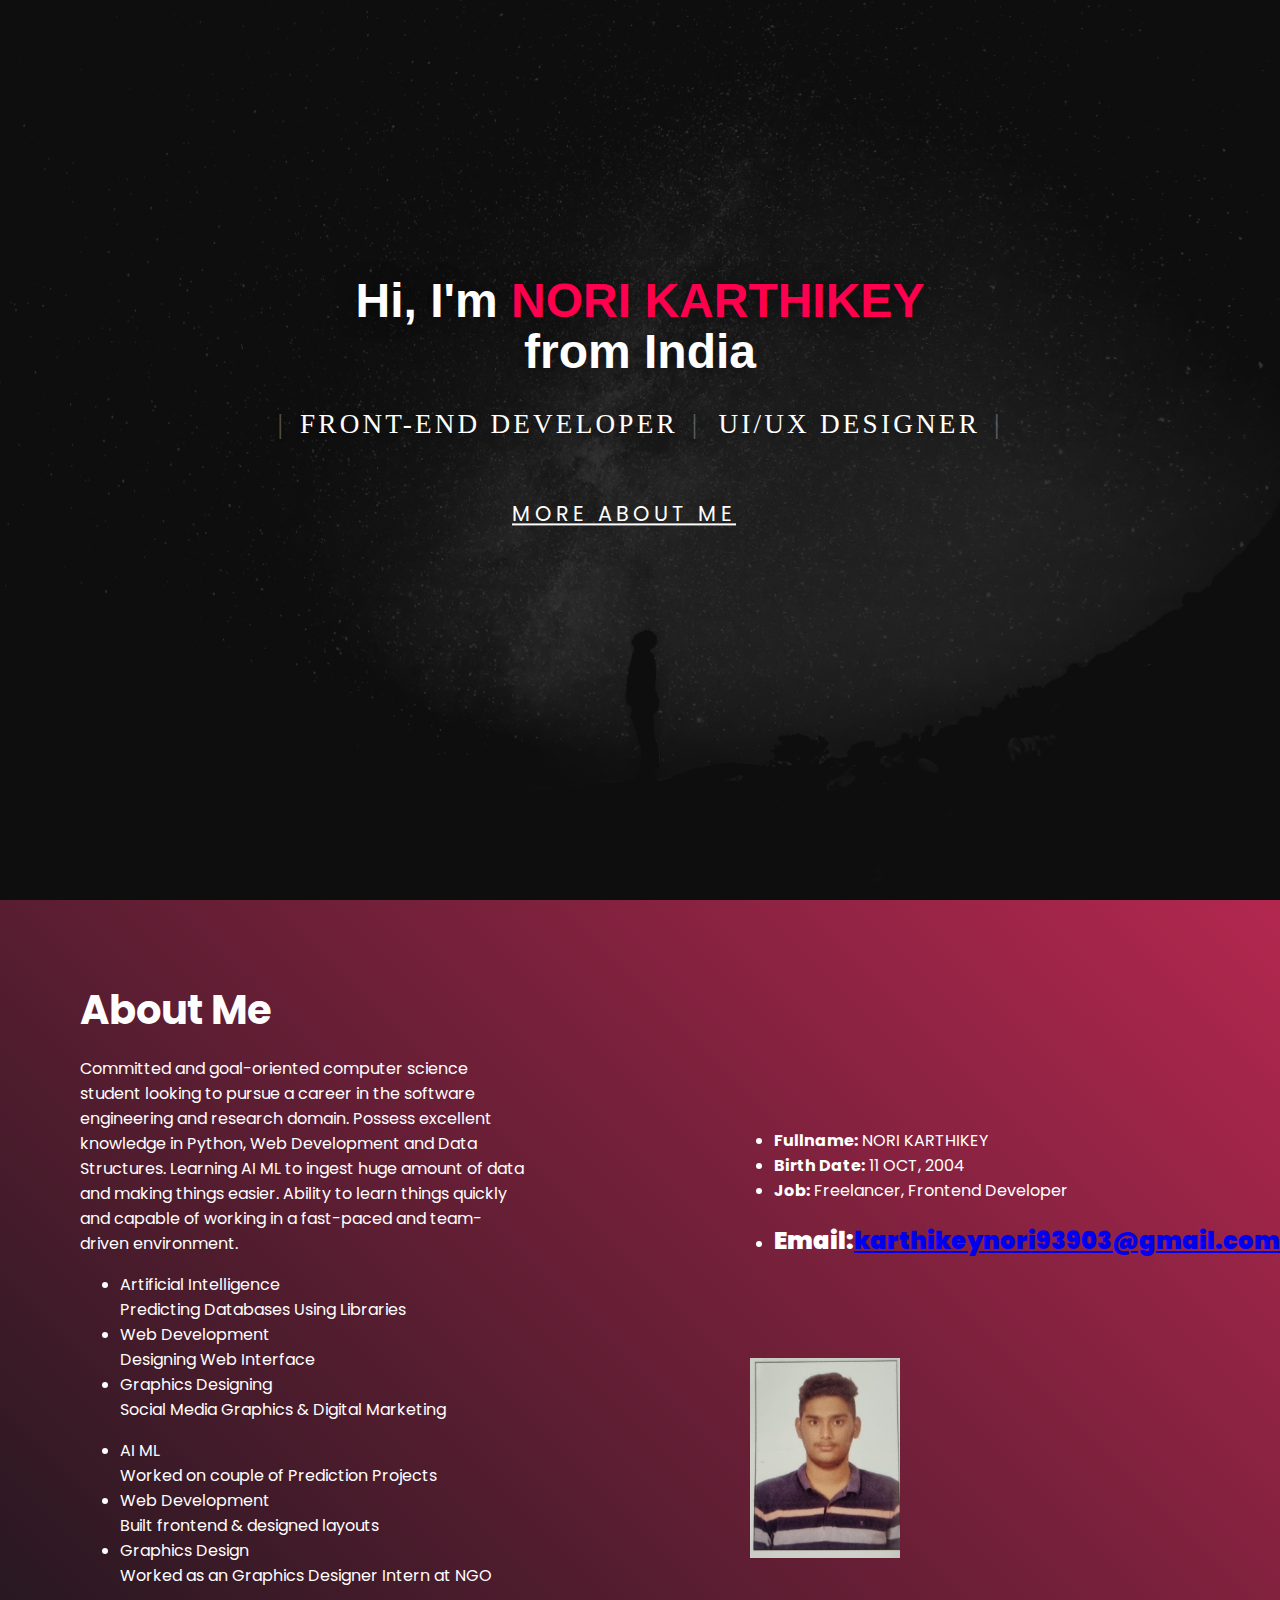
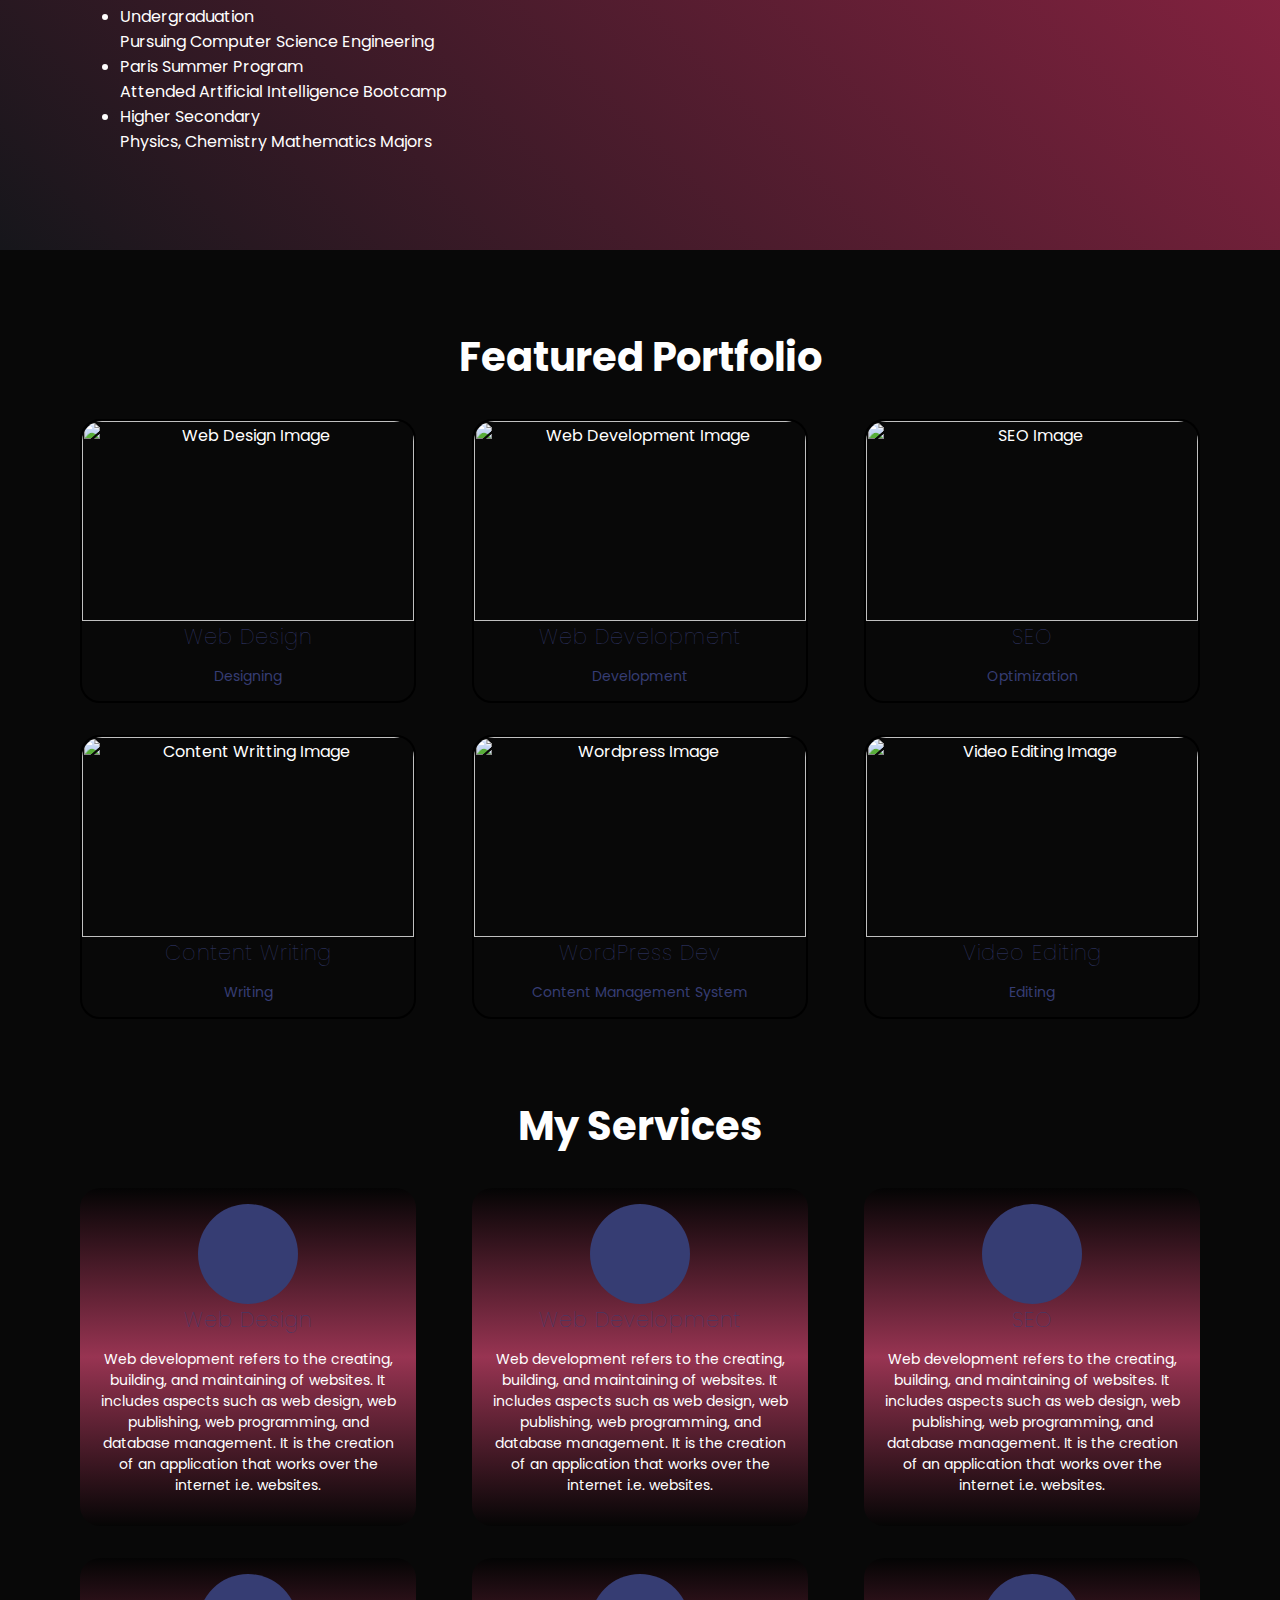
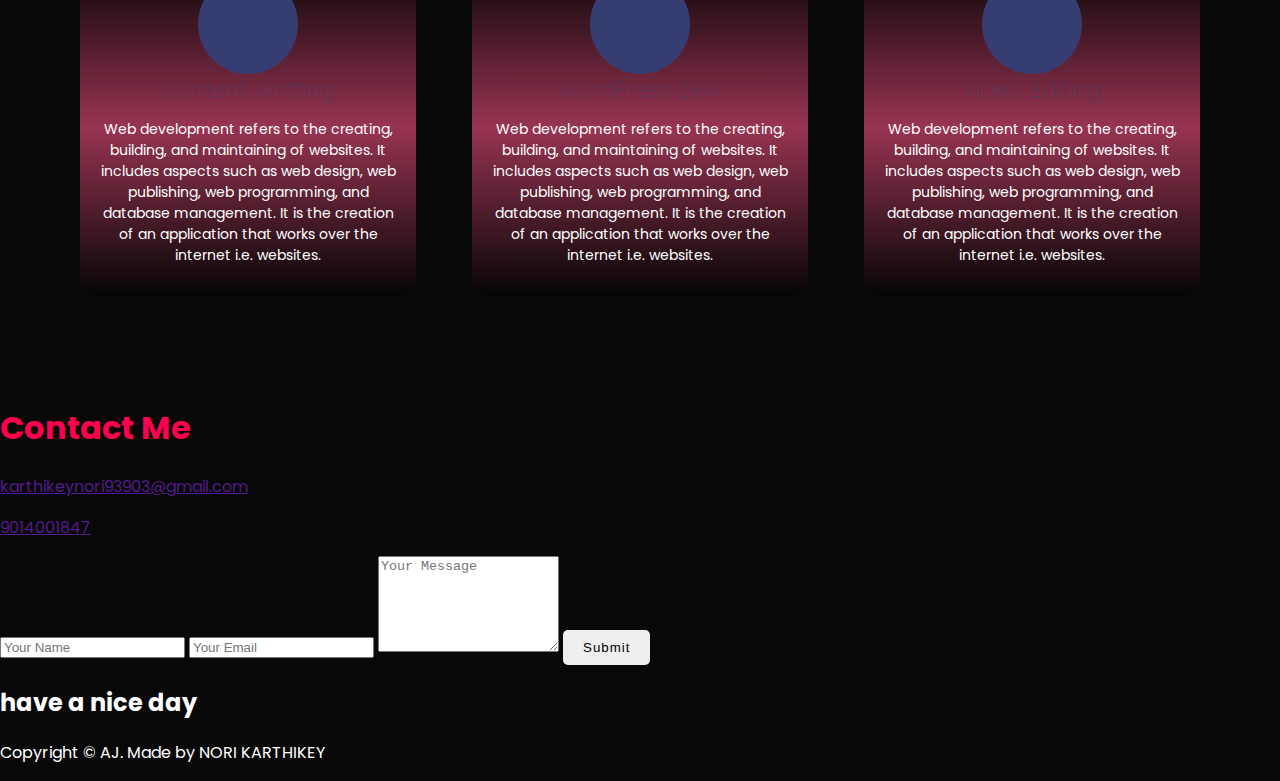
==== index.html @ 8f86b303 "Add files via upload- 22BCI0052" ====
<html>
    <head> 
        <meta charset="UTF-8"> 
        <meta name="viewport"
            content="width=device-width, initial-scale=1.0"> 
        <title>My Portfolio</title> 
        <link rel="stylesheet"
            href= 
    "https://cdnjs.cloudflare.com/ajax/libs/font-awesome/6.4.2/css/all.min.css"
            integrity= 
    "sha512-z3gLpd7yknf1YoNbCzqRKc4qyor8gaKU1qmn+CShxbuBusANI9QpRohGBreCFkKxLhei6S9CQXFEbbKuqLg0DA=="
                crossorigin="anonymous" referrerpolicy="no-referrer" /> 
        <link rel="stylesheet" href="style.css"> 
    </head> 
	
				</div> 
				<body id="top">
				   <header>   	
					   <div class="row">
							  <body> 
								<!-- Navbar -->
								<header class="header"> 
									<nav class="navbar"> 
										<div class="logo"> 
											
										</div> 
										<div class="hamburger" id="hamburger"> 
											<i class="fas fa-bars hamburger-icon"></i> 
											<i class="fas fa-times cross-icon"></i> 
										</div> 
										<div class="menu"> 
											<ul class="menu-list"> 
												<li class="menu-list-items"> 
													<a class="links" href="#home"> 
														Home 
													</a> 
												</li> 
												<li class="menu-list-items"> 
													<a class="links" href="#portfolio"> 
														Portfolio 
													</a> 
												</li> 
												<li class="menu-list-items"> 
													<a class="links" href="#about"> 
														About 
													</a> 
												</li> 
												<li class="menu-list-items"> 
													<a class="links" href="#services"> 
														Services 
													</a> 
												</li> 
												<li class="menu-list-items"> 
													<a class="links" href="#contact"> 
														Contact Me 
													</a> 
												</li> 
											</ul> 
										</div> 
									</nav> 
								</header> 
						   </div>  
						   
					   </div> 		
				   </header> 
				
				   <section id="intro">   
					 
					   <div class="intro-overlay"></div>	
				
					   <div class="intro-content">
						   <div class="row">
				
							   <div class="col-twelve">
				
								<h1 class="logo-heading"style="font-size: 3em";>Hi, I'm <span style="color: #ff004f;">NORI KARTHIKEY</span> <br>from India</h1> 
				
								   <p class="intro-position">
									   <span>Front-end Developer</span>
									   <span>UI/UX Designer</span> 
								   </p>
				
								   <a class="button stroke smoothscroll" href="#about" title="">More About Me</a>
				
							   </div>  
							   
						   </div>   		 		
					   </div> <!-- /intro-content --> 
				
					   <ul class="intro-social">        
						 <li><a href="#"><i class="fa fa-facebook"></i></a></li>
						 <li><a href="#"><i class="fa fa-behance"></i></a></li>
						 <li><a href="#"><i class="fa fa-twitter"></i></a></li>
						 <li><a href="#"><i class="fa fa-dribbble"></i></a></li>
						 <li><a href="#"><i class="fa fa-instagram"></i></a></li>
					  </ul> <!-- /intro-social -->      	
				
				   </section> 
				   <section id="about">  
				
					   <div class="row section-intro">
						   <div class="col-twelve">
								   
				
							   </div>   			
				
						   </div>   		
					   </div> <!-- /section-intro -->
						   <section id="about" class="about"> 
							<div class="about-text"> 
								<h1 class="my-heading">About Me</h1> 
								<p class="lead-para"> 
									<p>Committed and goal-oriented computer science student looking to
										pursue a career in the software engineering and research domain.
										Possess excellent knowledge in Python, Web Development and
										Data Structures. Learning AI ML to ingest huge amount of data and
										making things easier. Ability to learn things quickly and capable of
										working in a fast-paced and team-driven environment.
								
										</p>
									<div class="tab-contents active-tab" id="skills">
										<ul>
											<li><span>Artificial Intelligence</span><br>Predicting Databases Using Libraries</li>
											<li><span>Web Development</span><br>Designing Web Interface</li>
											<li><span>Graphics Designing</span><br>Social Media Graphics & Digital Marketing</li>
										</ul>
									</div>
									<div class="tab-contents" id="Experience">
										<ul>
											<li><span>AI ML</span><br>Worked on couple of Prediction Projects</li>
											<li><span>Web Development</span><br>Built frontend & designed layouts</li>
											<li><span>Graphics Design</span><br>Worked as an Graphics Designer Intern at NGO</li>
										</ul>
									</div>
									<div class="tab-contents" id="Education">
										<ul>
											<li><span>Undergraduation</span><br>Pursuing Computer Science Engineering</li>
											<li><span>Paris Summer Program</span><br>Attended Artificial Intelligence Bootcamp</li>
											<li><span>Higher Secondary</span><br>Physics, Chemistry Mathematics Majors</li>
										</ul>
									</div>
								</p> 
							</div> 
							<div class="row about-content">
				
								<div class="col-six tab-full">
									<ul class="info-list">
										<li>
											<strong>Fullname:</strong>
											<span>NORI KARTHIKEY</span>
										</li>
										<li>
											<strong>Birth Date:</strong>
											<span>11 OCT, 2004</span>
										</li>
										<li>
											<strong>Job:</strong>
											<span>Freelancer, Frontend Developer</span>
										</li>
									   
										<li>
											<strong><h2>Email:<i class="fas fa-paper-plane"></i><vlink><a href="mailto:karthikeynori93903@gmail.com">karthikeynori93903@gmail.com</a></strong></h2><span></span>
										</li>
											<style>
												background color
											</style>
									</ul> <!-- /info-list -->
					 
								</div>
							<div class="about-image"> 
								<img src="images/profile-pic.jpg" alt="Profile Picture"style="width:150px;height:200px;">
							</div> 
						</section> 

	<!-- Portfolio Section -->
	<section class="portfolio" id="portfolio"> 
		<div class="portfolio-heading"> 
			<h1 class="my-heading text-center">Featured Portfolio</h1> 
		</div> 
		<div class="portfolio-content"> 
			<div class="my-row"> 
				<div class="my-col"> 
					<div class="my-card port-card"> 
						<div class="image"> 
							<img src="./Images/designImage2.avif.jpg"
								alt="Web Design Image"> 
						</div> 
						<h3 class="greet-heading blue-text">Web Design</h3> 
						<p class="small-para blue-text">Designing</p> 
					</div> 
				</div> 
				<div class="my-col"> 
					<div class="my-card port-card"> 
						<div class="image"> 
							<img src="./Images/webDevelopment2.avif.jpg"
								alt="Web Development Image"> 
						</div> 
						<h3 class="greet-heading blue-text"> 
							Web Development 
						</h3> 
						<p class="small-para blue-text">Development</p> 
					</div> 
				</div> 
				<div class="my-col"> 
					<div class="my-card port-card"> 
						<div class="image"> 
							<img src="./Images/SEOImage2.avif.jpg" alt="SEO Image"> 
						</div> 
						<h3 class="greet-heading blue-text">SEO</h3> 
						<p class="small-para blue-text">Optimization</p> 
					</div> 
				</div> 
			</div> 
			<div class="my-row"> 
				<div class="my-col"> 
					<div class="my-card port-card"> 
						<div class="image"> 
							<img src="./Images/contentImage2.avif.jpg"
								alt="Content Writting Image"> 
						</div> 
						<h3 class="greet-heading blue-text"> 
							Content Writing 
						</h3> 
						<p class="small-para blue-text">Writing</p> 
					</div> 
				</div> 
				<div class="my-col"> 
					<div class="my-card port-card"> 
						<div class="image"> 
							<img src="./Images/wordpressImage2.avif.jpg"
								alt="Wordpress Image"> 
						</div> 
						<h3 class="greet-heading blue-text"> 
							WordPress Dev 
						</h3> 
						<p class="small-para blue-text"> 
							Content Management System 
						</p> 
					</div> 
				</div> 
				<div class="my-col"> 
					<div class="my-card port-card"> 
						<div class="image"> 
							<img src="./Images/videoEditing2.avif.jpg"
								alt="Video Editing Image"> 
						</div> 
						<h3 class="greet-heading blue-text"> 
							Video Editing 
						</h3> 
						<p class="small-para blue-text">Editing</p> 
					</div> 
				</div> 
			</div> 
		</div> 
	</section> 
	<!-- Services Section -->
	<section class="services" id="services"> 
		<div class="services-heading"> 
			<h1 class="my-heading text-center">My Services</h1> 
		</div> 
		<div class="services-content"> 
			<div class="my-row"> 
				<div class="my-col"> 
					<div class="my-card"> 
						<div class="icon"> 
							<i class="fas fa-paint-brush"></i> 
						</div> 
						<h3 class="greet-heading blue-text">Web Design</h3> 
						<p class="small-para"> 
							Web development refers to the creating, 
							building, and maintaining 
							of websites. It includes aspects such as 
							web design, web publishing, 
							web programming, and database management. 
							It is the creation of an 
							application that works over the internet 
							i.e. websites. 
						</p> 
						
					</div> 
				</div> 
				<div class="my-col"> 
					<div class="my-card"> 
						<div class="icon"> 
							<i class="fa-solid fa-code"></i> 
						</div> 
						<h3 class="greet-heading blue-text"> 
							Web Development 
						</h3> 
						<p class="small-para"> 
							Web development refers to the creating, 
							building, and maintaining 
							of websites. It includes aspects such as 
							web design, web publishing, 
							web programming, and database management. 
							It is the creation of an 
							application that works over the internet 
							i.e. websites. 
						</p> 
						
					</div> 
				</div> 
				<div class="my-col"> 
					<div class="my-card"> 
						<div class="icon"> 
							<i class="fas fa-chart-line"></i> 
						</div> 
						<h3 class="greet-heading blue-text">SEO</h3> 
						<p class="small-para"> 
							Web development refers to the creating, 
							building, and maintaining 
							of websites. It includes aspects such as 
							web design, web publishing, 
							web programming, and database management. 
							It is the creation of an 
							application that works over the internet 
							i.e. websites. 
						</p> 
						
					</div> 
				</div> 
			</div> 
			<div class="my-row"> 
				<div class="my-col"> 
					<div class="my-card"> 
						<div class="icon"> 
							<i class="fas fa-quote-left"></i> 
						</div> 
						<h3 class="greet-heading blue-text"> 
							Content Writting 
						</h3> 
						<p class="small-para"> 
							Web development refers to the creating, 
							building, and maintaining of websites. 
							It includes aspects such as web design, 
							web publishing, web programming, and 
							database management. It is the creation 
							of an application that works over the 
							internet i.e. websites. 
						</p> 
 
					</div> 
				</div> 
				<div class="my-col"> 
					<div class="my-card"> 
						<div class="icon"> 
							<i class="fab fa-wordpress-simple"></i> 
						</div> 
						<h3 class="greet-heading blue-text"> 
							WordPress Dev 
						</h3> 

						<p class="small-para"> 
							Web development refers to the creating, 
							building, and maintaining 
							of websites. It includes aspects such as 
							web design, web publishing, 
							web programming, and database management. 
							It is the creation of an 
							application that works over the internet 
							i.e. websites. 
						</p> 
					</div> 
				</div> 
				<div class="my-col"> 
					<div class="my-card"> 
						<div class="icon"> 
							<i class="fas fa-video"></i> 
						</div> 
						<h3 class="greet-heading blue-text"> 
							Video Editing 
						</h3> 

						<p class="small-para"> 
							Web development refers to the creating, 
							building, and maintaining 
							of websites. It includes aspects such as 
							web design, web publishing, 
							web programming, and database management. 
							It is the creation of an 
							application that works over the internet 
							i.e. websites. 
						</p> 
					</div> 
				</div> 
			</div> 
		</div> 
	</section> 
   

    <div id="contact">
        <div class="container">
            <div class="row">
                <div class="contact-left">
                    <h1 class="sub-title"><span style="color: #ff004f;">Contact Me</span></h1>
                    <p

><i class="fas fa-paper-plane"></i><vlink><a href mailto:"karthikeynori93903@gmail.com";>karthikeynori93903@gmail.com</a></p>
                    <p> <i class="fas fa-phone-square-alt"></i><vlink><a href>9014001847</a></p>
					<p> <i class="fas fa-github-square-alt"></i><vlink><a href></a></p>
					<p> <i class="fas fa-linkedin-square-alt"></i><vlink><a href></a></p>
                    <div class="social-icons">
                        
                    </div>
                </div>
                <div class="contact-right">
                    <form name="submit-to-google-sheet">
                        <input type="text" name="Name" placeholder="Your Name" required>
                        <input type="email" name="email" placeholder="Your Email" required>
                        <textarea name="Message" rows="6" placeholder="Your Message"></textarea>
                        <button type="submit" class="btn btn2">Submit</button>
			<h2>have a nice day</h2>
			
                    </form>
                </div>
            </div>
        </div>
		<footer>
			<div class="copyright">
				<p>Copyright © AJ. Made by NORI KARTHIKEY</p>
			</div>
	</footer>
    </div>


<body style="background: #080808; color: #fff; font-family: 'Poppins', sans-serif; box-sizing: border-box;">
</body>
</html>
---- style.css ----
/* Styles defined for the desktop or the bigger screen devices*/
@import url('https://fonts.googleapis.com/css2?family=Poppins&display=swap'); 

body { 
	margin: 0; 
	padding: 0; 
	box-sizing: border-box; 
	font-family: 'Poppins', sans-serif; 
} 

/* Header Navbar Styles */
.navbar { 
	display: flex; 
	align-items: center; 
	justify-content: space-between; 
	position: fixed; 
	top: 0; 
	width: 100%; 
	background-image: linear-gradient(90deg, #000000, #b02153, #000000); 
	background-color: transparent; 
} 

.logo { 
	padding: 0 5rem; 
} 

.logo .logo-heading { 
	color: #fff; 
} 

.menu { 
	padding: 0 5rem; 
} 

.hamburger { 
	display: none; 
	color: #fff; 
	font-size: 25px; 
} 

.cross-icon { 
	display: none; 
} 

.menu .menu-list { 
	display: flex; 
	list-style: none; 
} 

.menu-list .menu-list-items { 
	padding: 0.5rem 1rem; 
} 

@media screen and (min-width: 856px) and (max-width: 1024px) { 
	.menu-list .menu-list-items { 
		padding: 0.5rem 0.3rem; 
	} 
} 

/* Main Hero Section Styles */
.hero { 
	background-image: url('intro-bg.jpg'); 
	background-repeat: no-repeat; 
	background-size: 100% 100%; 
	width: 100%; 
	height: 100vh; 
	display: flex; 
	align-items: center; 
	justify-content: start; 
	margin: 4.8rem 0; 
} 

.hero .intro { 
	text-align: center; 
	margin: 0 5rem; 
} 

.hero .intro-buttons { 
	margin: 2rem 0; 
	display: flex; 
	align-items: center; 
	justify-content: space-evenly; 
} 

/* About section styles */
.about { 
	display: flex; 
	align-items: center; 
	background-image: linear-gradient(45deg, #16161b, #b3274f); 
	justify-content: space-between; 
	width: 100%; 
} 

.about .about-text { 
	width: 450px; 
	color: #fffefe; 
	padding: 5rem 1rem 5rem 5rem; 
} 

.about .about-image img { 
	height: 400px; 
	width: 450px; 
	padding: 5rem 5rem 5rem 1rem; 
} 

/* Portfolio section styles */
.portfolio { 
	margin: 4.8rem 0; 
	padding: 0 5rem; 
} 

.port-card { 
	padding: 0 !important; 
	background: none !important; 
	border: 2px solid #000; 
} 

.port-card .image { 
	width: 100%; 
} 

.port-card .image img { 
	height: 200px; 
	width: 100%; 
	border-top-right-radius: 20px; 
	border-top-left-radius: 20px; 
} 

/* Services section styles */
.services { 
	display: flex; 
	align-items: center; 
	justify-content: center; 
	flex-direction: column; 
	margin: 4.8rem 0; 
	padding: 0 5rem; 
} 

.my-row { 
	display: flex; 
	align-items: center; 
	justify-content: space-between; 
	margin: 2rem 0; 
} 

.my-row .my-col { 
	text-align: center; 
	width: 30%; 
} 

.my-card { 
	text-align: center; 
	display: flex; 
	flex-direction: column; 
	align-items: center; 
	justify-content: center; 
	border-radius: 20px; 
	background-image: linear-gradient(#040404, #983452, #050505); 
	padding: 1rem; 
} 

.icon { 
	height: 100px; 
	width: 100px; 
	border-radius: 50%; 
	background-color: #363D73; 
	display: flex; 
	align-items: center; 
	justify-content: center; 
} 

.icon svg { 
	font-size: 30px; 
	color: #fff; 
} 

/* Contact section styles */
.contact { 
	padding: 0 5rem; 
} 

.contact-content { 
	display: flex; 
	margin: 3rem 0; 
	justify-content: space-between; 
} 

.contact-form-container { 
	width: 50%; 
} 

.contact-form { 
	display: flex; 
	flex-direction: column; 
} 

.contact-form .form-controls { 
	width: 80%; 
	padding: 10px 0; 
	margin: 1.67rem 0; 
} 

.contact-form .form-btn { 
	width: 83%; 
} 

.contact-details { 
	width: 50%; 
} 

/* Footer Styles */
.footer { 
	background-color: #000; 
	color: #fff; 
	padding: 2rem; 
} 

.footer-list-items { 
	display: flex; 
	align-items: center; 
	justify-content: center; 
	height: 50px; 
	width: 50px; 
	margin: 1rem 1rem 0 1rem; 
	border-radius: 50%; 
	background-color: #53C8B6; 
} 

.footer-links { 
	font-size: 24px; 
	color: #fff; 
	text-decoration: none; 
} 

.social-links { 
	display: flex; 
	align-items: center; 
	justify-content: center; 
} 

.footer-menu { 
	padding: 0 5rem; 
} 

.footer-menu .footer-menu-list { 
	display: flex; 
	list-style: none; 
} 

/* utility classes */
.greet-heading { 
	font-size: 1.3rem; 
	font-weight: lighter; 
	margin: 0; 
	letter-spacing: 1px; 
} 

.my-heading { 
	font-size: 2.5rem; 
	margin: 0; 
} 

.sub-heading { 
	margin: 0; 
	font-size: 0.8rem; 
	color: #ccc; 
	font-weight: lighter; 
} 

.links:hover { 
	border-bottom: 2px solid #fff; 
} 

.links { 
	border-bottom: 2px solid transparent; 
	transition: all 0.25s; 
	padding: 5px; 
	text-decoration: none; 
	color: #fff; 
} 

.btn { 
	padding: 10px 20px; 
	border-radius: 5px; 
	cursor: pointer; 
	letter-spacing: 1px; 
	border: none; 
} 

.common-btn { 
	background-color: #35A99C; 
	color: #fff; 
	border: 2px solid #35A99C; 
	transition: all 0.25s; 
} 

.common-btn:hover { 
	background-color: #fff; 
	color: #35A99C; 
	border: 2px solid #35A99C; 
	outline: none; 
} 

.ghost-btn { 
	background-color: #fff; 
	color: #35A99C; 
	border: 2px solid #35A99C; 
	outline: none; 
} 

.ghost-btn:hover { 
	background-color: #35A99C; 
	color: #fff; 
	transition: all 0.25s; 
	border: 2px solid #35A99C; 
} 

.heading-span { 
	font-weight: bolder; 
} 

.text-center { 
	text-align: center; 
} 

.small-para { 
	font-size: 14px; 
	color: #fff; 
} 

.white-text { 
	color: #fff; 
} 

.blue-text { 
	color: #363D73; 
}
#intro {
	background: #151515 url(../images/intro-bg.jpg) no-repeat center bottom;
	-webkit-background-size: cover;
	-moz-background-size: cover;
	background-size: cover;
	background-attachment: fixed;
	width: 100%;
	height: 100%;
	min-height: 720px;
	display: table;
	position: relative;
	text-align: center;
}
.intro-overlay {
	position: absolute;
	top: 0;
	left: 0;
	width: 100%;
	height: 100%;
	background: #111111;
	opacity: .85;
}

.intro-content {
	display: table-cell;
	vertical-align: middle;
	text-align: center;
	-webkit-transform: translateY(-2.1rem);
	-ms-transform: translateY(-2.1rem);
	transform: translateY(-2.1rem);
}
.intro-content h1 {
	color: #FFFFFF;
	font-family: "poppins-medium", sans-serif;
	font-size: 8.4rem;
	line-height: 1.071;
	max-width: 900px;
	margin-top: 0;
	margin-bottom: .6rem;
	margin-left: auto;
	margin-right: auto;
	text-shadow: 0 0 20px rgba(0, 0, 0, 0.5);
}
.intro-content h5 {
	color: #cc005f;
	font-family: "poppins-bold", sans-serif;
	font-size: 2.3rem;
	line-height: 1.565;
	margin-bottom: 0;
	text-transform: uppercase;
	letter-spacing: .3rem;
	text-shadow: 0 0 6px rgba(0, 0, 0, 0.2);
}
.intro-content .intro-position {
	font-family: "lora-regular", serif;
	font-size: 1.7rem;
	line-height: 2.4rem;
	text-transform: uppercase;
	letter-spacing: .2rem;
	color: #FFFFFF;
	text-shadow: 0 0 6px rgba(0, 0, 0, 0.2);
}
.intro-content .intro-position span {
	display: inline-block;
}
.intro-content .intro-position span::after {
	content: "|";
	text-align: center;
	display: inline-block;
	padding: 0 8px 0 14px;
	color: rgba(255, 255, 255, 0.3);
}
.intro-content .intro-position span:first-child::before {
	content: "|";
	text-align: center;
	display: inline-block;
	padding: 0 14px 0 8px;
	color: rgba(255, 255, 255, 0.3);
}
.intro-content .button {
	color: #FFFFFF !important;
	border-color: rgba(255, 255, 255, 0.3);
	height: 6rem !important;
	line-height: 5.4rem !important;
	padding: 0 3.5rem 0 3rem !important;
	margin-top: .6rem;
	font-size: 1.3rem;
	text-transform: uppercase;
	letter-spacing: .25rem;
}
.intro-content .button:hover, .intro-content .button:focus {
	border-color: #cc005f;
}
.intro-content .button::after {
	display: inline-block;
	content: "\f107";
	font-family: fontAwesome;
	font-size: 1.6rem;
	line-height: inherit;
	text-align: center;
	position: relative;
	left: 1.2rem;
}

.intro-social {
	display: block;
	position: absolute;
	width: 100%;
	left: 0;
	bottom: 7.2rem;
	font-size: 3.3rem;
	margin: 0;
	padding: 0;
}
.intro-social li {
	display: inline-block;
	margin: 0 20px;
	padding: 0;
}
.intro-social li a, .intro-social li a:visited {
	color: #FFFFFF;
}
.intro-social li a:hover, .intro-social li a:focus {
	color: #cc005f;
}

@media only screen and (max-width:1024px) {
	.intro-content h1 {
		font-size: 7.6rem;
	}
	.intro-social {
		font-size: 3rem;
	}
	.intro-social li {
		margin: 0 15px;
	}
}
@media only screen and (max-width:768px) {
	#intro {
		min-height: 660px;
	}
	.intro-content h1 {
		font-size: 5.2rem;
	}
	.intro-content h5 {
		font-size: 1.8rem;
	}
	.intro-content .intro-position {
		font-size: 1.3rem;
	}
	.intro-social {
		font-size: 2.5rem;
	}
	.intro-social li {
		margin: 0 10px;
	}
}
@media only screen and (max-width:600px) {
	#intro {
		min-height: 600px;
	}
	.intro-content h1 {
		font-size: 4.6rem;
		margin-bottom: .6rem;
	}
	.intro-content h5 {
		font-size: 1.5rem;
		margin-bottom: .3rem;
		letter-spacing: .2rem;
	}
	.intro-content .intro-position {
		font-size: 1.2rem;
	}
	.intro-content .intro-position span {
		padding: 0 .6rem;
	}
	.intro-content .intro-position span::before, .intro-content .intro-position span::after {
		display: none !important;
	}
	.intro-social {
		font-size: 2.4rem;
	}
}
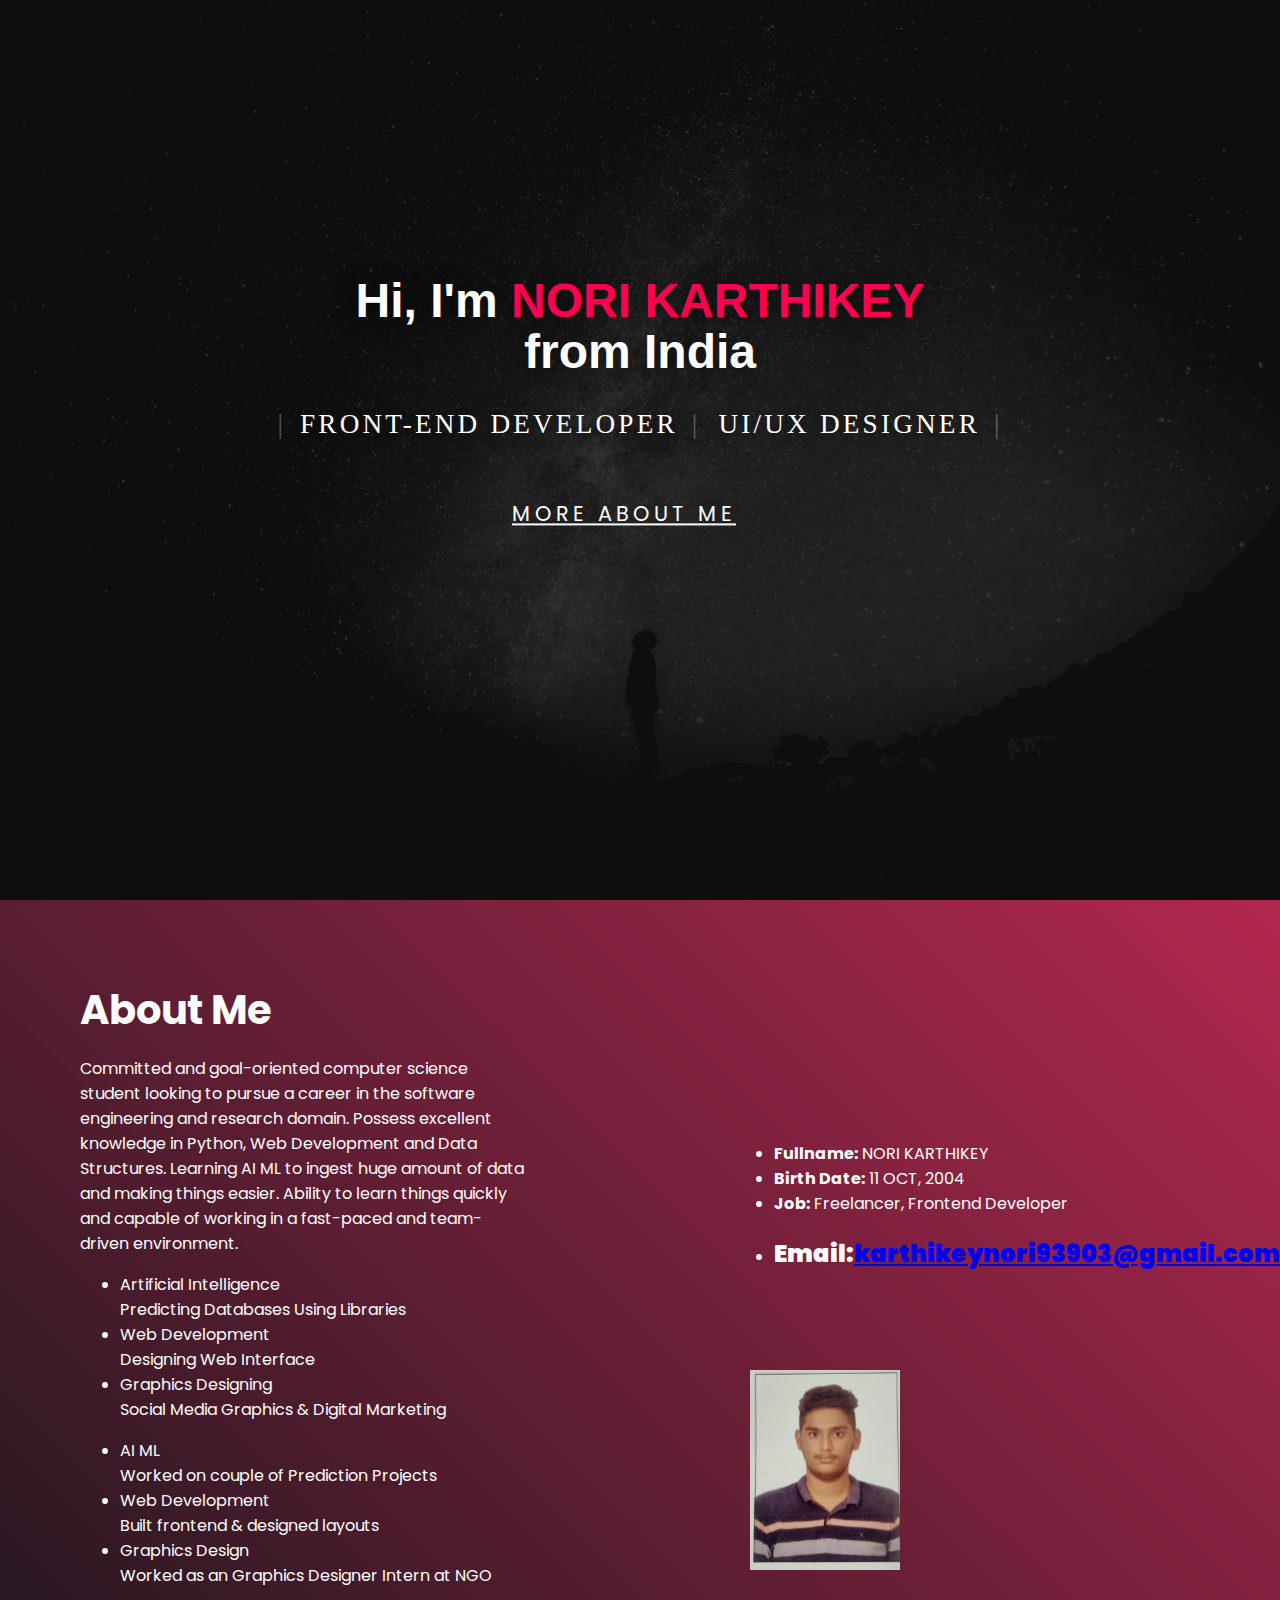
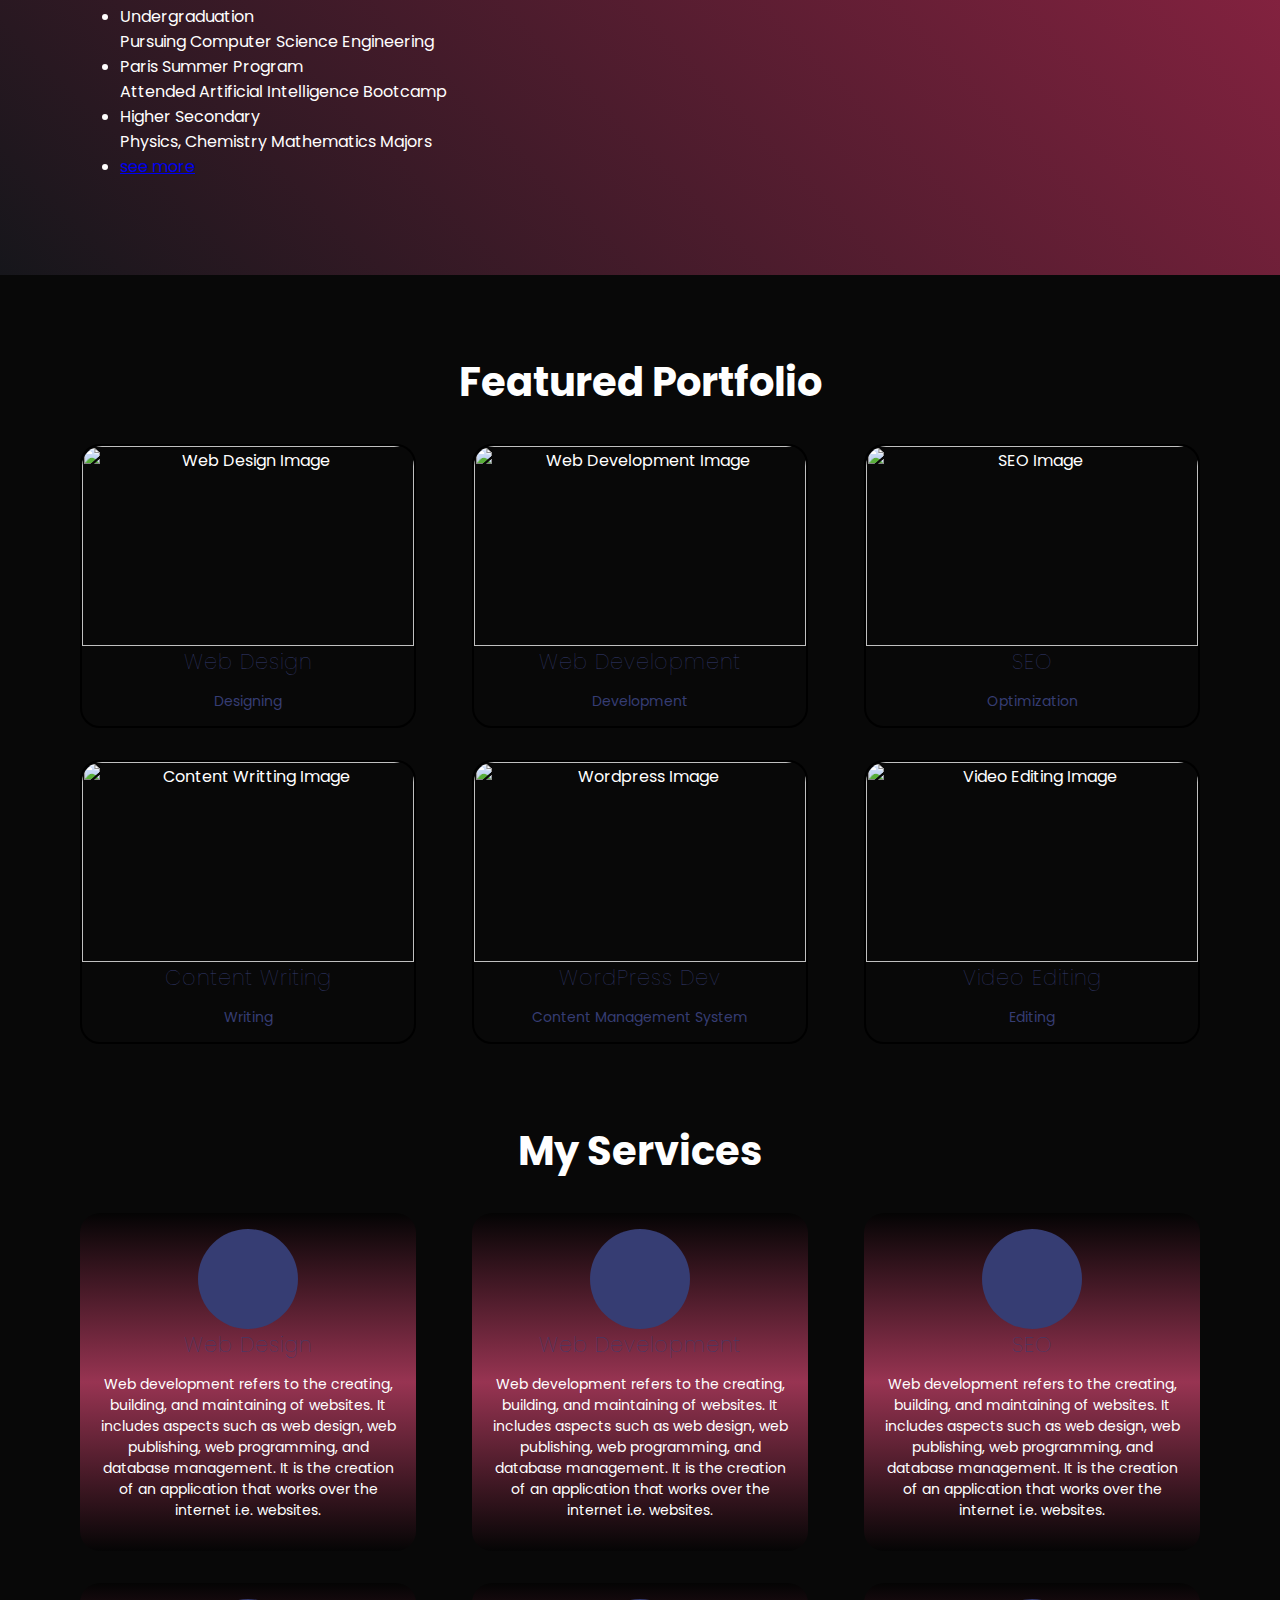
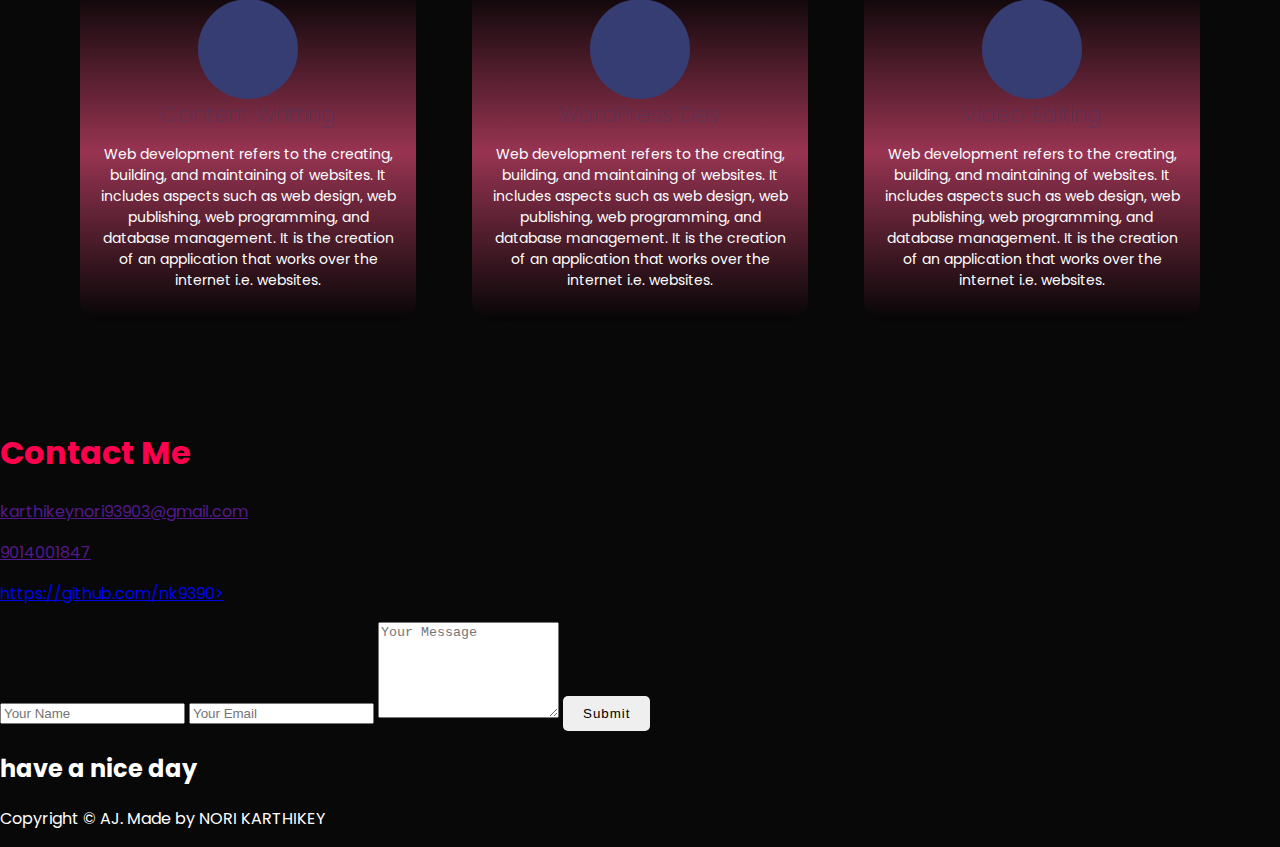
==== commit afde6699: "Add files via upload - 22BCI0052" ====
--- a/index.html
+++ b/index.html
@@ -3,7 +3,7 @@
         <meta charset="UTF-8"> 
         <meta name="viewport"
             content="width=device-width, initial-scale=1.0"> 
-        <title>My Portfolio</title> 
+        <title>My Portfolio</title>
         <link rel="stylesheet"
             href= 
     "https://cdnjs.cloudflare.com/ajax/libs/font-awesome/6.4.2/css/all.min.css"
@@ -11,6 +11,7 @@
     "sha512-z3gLpd7yknf1YoNbCzqRKc4qyor8gaKU1qmn+CShxbuBusANI9QpRohGBreCFkKxLhei6S9CQXFEbbKuqLg0DA=="
                 crossorigin="anonymous" referrerpolicy="no-referrer" /> 
         <link rel="stylesheet" href="style.css"> 
+		
     </head> 
 	
 				</div> 
@@ -74,7 +75,7 @@
 							   <div class="col-twelve">
 				
 								<h1 class="logo-heading"style="font-size: 3em";>Hi, I'm <span style="color: #ff004f;">NORI KARTHIKEY</span> <br>from India</h1> 
-				
+								
 								   <p class="intro-position">
 									   <span>Front-end Developer</span>
 									   <span>UI/UX Designer</span> 
@@ -90,7 +91,6 @@
 					   <ul class="intro-social">        
 						 <li><a href="#"><i class="fa fa-facebook"></i></a></li>
 						 <li><a href="#"><i class="fa fa-behance"></i></a></li>
-						 <li><a href="#"><i class="fa fa-twitter"></i></a></li>
 						 <li><a href="#"><i class="fa fa-dribbble"></i></a></li>
 						 <li><a href="#"><i class="fa fa-instagram"></i></a></li>
 					  </ul> <!-- /intro-social -->      	
@@ -137,6 +137,7 @@
 											<li><span>Undergraduation</span><br>Pursuing Computer Science Engineering</li>
 											<li><span>Paris Summer Program</span><br>Attended Artificial Intelligence Bootcamp</li>
 											<li><span>Higher Secondary</span><br>Physics, Chemistry Mathematics Majors</li>
+											<li><v link><a href="file:///C:/Users/karth/OneDrive/Desktop/rr/study.html"> see more</a></li>
 										</ul>
 									</div>
 								</p> 
@@ -397,7 +398,7 @@
 
 ><i class="fas fa-paper-plane"></i><vlink><a href mailto:"karthikeynori93903@gmail.com";>karthikeynori93903@gmail.com</a></p>
                     <p> <i class="fas fa-phone-square-alt"></i><vlink><a href>9014001847</a></p>
-					<p> <i class="fas fa-github-square-alt"></i><vlink><a href></a></p>
+					<p> <i class="fas fa-github-square-alt"></i><vlink><a href="https://github.com/nk9390">https://github.com/nk9390></a></p>
 					<p> <i class="fas fa-linkedin-square-alt"></i><vlink><a href></a></p>
                     <div class="social-icons">
                         
@@ -415,6 +416,7 @@
                 </div>
             </div>
         </div>
+		
 		<footer>
 			<div class="copyright">
 				<p>Copyright © AJ. Made by NORI KARTHIKEY</p>
@@ -424,5 +426,6 @@
 
 
 <body style="background: #080808; color: #fff; font-family: 'Poppins', sans-serif; box-sizing: border-box;">
+	
 </body>
 </html>
--- a/style.css
+++ b/style.css
@@ -59,9 +59,9 @@
 
 /* Main Hero Section Styles */
 .hero { 
-	background-image: url('intro-bg.jpg'); 
+	background-image: url(bcgr1.avif.jpg); 
 	background-repeat: no-repeat; 
-	background-size: 100% 100%; 
+	background-size: cover; 
 	width: 100%; 
 	height: 100vh; 
 	display: flex; 
@@ -158,7 +158,17 @@
 	background-image: linear-gradient(#040404, #983452, #050505); 
 	padding: 1rem; 
 } 
-
+.services-list div a{
+    text-decoration: none;
+    color: #fff;
+    font-size: 12px;
+    margin-top: 20px;
+    display: inline-block;
+}
+.services-list div:hover{
+    background-color: #ff004f;
+    transform: translateY(-10px);
+}
 .icon { 
 	height: 100px; 
 	width: 100px; 
@@ -336,7 +346,7 @@
 	color: #363D73; 
 }
 #intro {
-	background: #151515 url(../images/intro-bg.jpg) no-repeat center bottom;
+	background: #151515 url(bcgr1.avif.jpg) no-repeat center bottom;
 	-webkit-background-size: cover;
 	-moz-background-size: cover;
 	background-size: cover;
